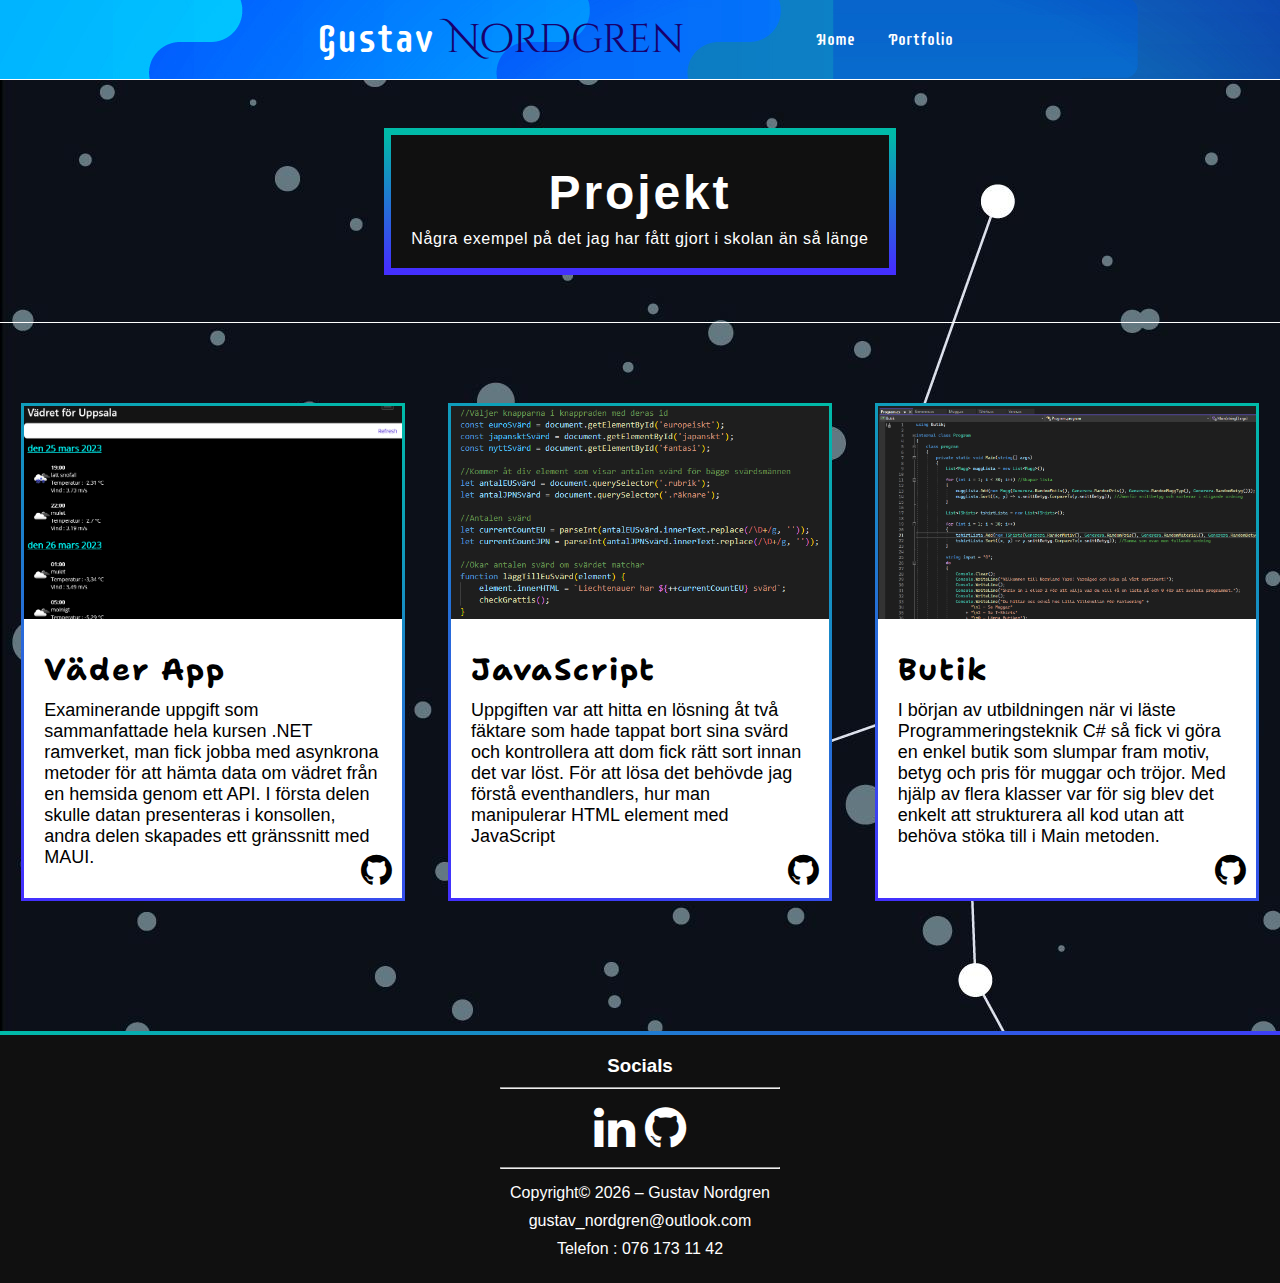
==== portfolio.html @ 9b2af51a "Add files via upload" ====
<!DOCTYPE html>
<html lang="en">
<head>
    <meta charset="UTF-8">
    <meta http-equiv="X-UA-Compatible" content="IE=edge">
    <meta name="viewport" content="width=device-width, initial-scale=1.0">
    <title>NordgrenPortfolio</title>

    <link rel="stylesheet" href="https://cdnjs.cloudflare.com/ajax/libs/font-awesome/4.7.0/css/font-awesome.min.css">
    <link rel="stylesheet" href="style.css">
</head>
<body>
    <header>
        <!--Innre header för att kunna centrera innehållet-->
        <div class="inner-header">      
            <a href="index.html" class="logo">Gustav <span id="logo-secondpart">Nordgren</span></a>
            <nav class="navigation">
                <a href="index.html">Home</a>
                <a href="portfolio.html">Portfolio</a>
            </nav>
        </div>         
     </header>

     <main>

        <section class="description">
            <div class="description-bg">
              <h2>Projekt</h2>
              <p>Några exempel på det jag har fått gjort i skolan än så länge</p>
            </div>
        </section>

        <article class="row">
          
          <div class="card">
            <div class="card-header">
              <img src="images/vädermaui.png" alt="Väder App">
            </div>
            <div class="card-body">
              <h2>Väder App</h2>
                  <p>
                    Examinerande uppgift som sammanfattade hela kursen .NET ramverket, man fick jobba med asynkrona metoder för att hämta data om vädret från en hemsida genom ett API.
                    I första delen skulle datan presenteras i konsollen, andra delen skapades ett gränssnitt med MAUI.
                  </p>
                  <a href="https://github.com/GustavNordgren95/Weather-App---MAUI" class="fa fa-github fa-2x" target="_blank"></a>
            </div>
          </div>
  
          <div class="card">
            <div class="card-header">
              <img src="images/swords.png" alt="JavaScript">
            </div>
            <div class="card-body">
              <h2>JavaScript</h2>
                  <p>
                    Uppgiften var att hitta en lösning åt två fäktare som hade tappat bort sina svärd och kontrollera att dom fick rätt sort innan det var löst.
                    För att lösa det behövde jag förstå eventhandlers, hur man manipulerar HTML element med JavaScript
                  </p>
                  <a href="https://github.com/GustavNordgren95/Examinerade-Uppgift-JavaScript" class="fa fa-github fa-2x" target="_blank"></a>
            </div>
          </div>
  
          <div class="card">
            <div class="card-header">
              <img src="images/devenv_YirXLTh4li.png" alt="Butik">
            </div>
            <div class="card-body">
              <h2>Butik</h2>
                  <p>
                    I början av utbildningen när vi läste Programmeringsteknik C# så fick vi göra en enkel butik som slumpar fram motiv, betyg och pris för muggar och tröjor.
                    Med hjälp av flera klasser var för sig blev det enkelt att strukturera all kod utan att behöva stöka till i Main metoden. 
                  </p>
                  <a href="https://github.com/GustavNordgren95/Butik" class="fa fa-github fa-2x" target="_blank"></a>
            </div>
          </div>
  
        </article>
    
      
      </main>
    
    <footer class="site-footer">
        <div>
            <h3>Socials</h3>
            <hr>
            <ul class="socials">
              <li><a href="https://www.linkedin.com/in/gustav-nordgren-b02477174/" class="fa fa-linkedin fa-3x"></a></li>
              <li><a href="https://github.com/GustavNordgren95" class="fa fa-github fa-3x"></a></li>
            </ul>
            <hr>
            <ul class="adress">
              <li><p>Copyright&copy; <script>document.write(new Date().getFullYear());</script> – Gustav Nordgren</p></li>
              <li><p>gustav_nordgren@outlook.com</p></li>
              <li><p>Telefon : 076 173 11 42</p></li>
            </ul>
       </div>
   </footer>
</body>
</html>
---- style.css ----
@import url('https://fonts.googleapis.com/css2?family=Montserrat:wght@300;400;500;600;700&family=Shantell+Sans:wght@800&display=swap');
@import url('https://fonts.googleapis.com/css2?family=Rubik+Iso&display=swap');
@import url('https://fonts.googleapis.com/css2?family=Supermercado+One&family=Cinzel+Decorative:wght@700&display=swap');


*{
    margin: 0;
    padding: 0;
    font-family: 'Poppins', sans-serif;
    box-sizing: border-box;
    text-decoration: none;
    list-style-type: none;
    box-sizing: border-box;
}

body{
    background: #101010;
    background-image: url(images/constellations-wallpaper.jpg);
    color: #fff;
}

header{
    position: sticky;
    background-color: #101010; 
    border-bottom: solid 1px;
    background-image: url(images/blue.png);
    top: 0;
    height:  80px;
    width: 100%;
    z-index: 1;       
}

/*Är onödig för mindre skärmen men centrerar innehållet när skärmen vidgas*/
.inner-header{
    display: flex;
    align-items: center;
    justify-content: space-around;
    flex-direction: column;

    height: 100%;
    margin: auto;  
}

/*loggan*/
.logo{
    font-family: 'Supermercado One', cursive;
    color: #fff;
    font-size:250%;
    cursor: pointer;
    margin: 5px;
}

#logo-secondpart{
    font-family: 'Cinzel Decorative', cursive;
    font: bold;
    font-weight: 10;
    margin-left: 3px;
    color: #18006d;
}

span{
    color: #4ba8ff;
}

nav a{   
    font-family: 'Supermercado One', cursive;
    transition-duration: 0.4s;
    cursor: pointer; 
    color: white;
    margin: 10px;
    padding: 5px;
    border-radius: 10px;       
}

nav a:hover{
    background-color: rgba(84, 85, 150, 0.534);
}

#home{
    display: flex;
}

section{
    padding-left: 20px;   
    display: flex;
    justify-content: center;
    align-items: center;
    flex: 1 0 auto;
}

#content {
    color: rgba(255, 255, 255, 0.705);
    
}

#home img{
    right: 0px;
    height: calc(75vh - 80px);
    margin-top: 15vh;
}

h1{
    font-size: 20px;
}

#home p{
    font-size: 0.7rem;
}

main{
    width: 100%;
    min-height: calc(100vh - 80px);
    height: 100%;
    position: relative;
}

.description{
    padding-left: 20px;
    padding-right: 20px;
    min-height: 27vh;
    border-bottom: solid white 1px;
    display: flex;
    flex-direction: column;
}

.description-bg{
    background-color: #101010;
    border: #fff 7px solid;
    border-image: linear-gradient(180deg, rgb(0, 187, 168), rgb(68, 47, 255)) 1;
    padding: 20px;
}

.description h2{
    margin: 10px 0 10px 0;
    font-size: 3rem;
    letter-spacing: 0.06em;
    text-align: center;
}

.description p{
    letter-spacing: 0.04em
}
  
.row {
    margin-top: 80px;
    margin-bottom: 80px;
    display: flex;
    justify-content: space-around;
    flex-flow: wrap;
}
  
.card {
    position: relative;
    width: 80%;
    background: #fff;
    color: black;
    border: 3px solid #ccc;
    border-image: linear-gradient(200deg, rgb(0, 187, 168), rgb(68, 47, 255)) 1;
    margin-bottom: 50px;
    transition: 0.3s;
    overflow: hidden;
}
  
.card-header {
    margin: 0;
    padding: 0;
    aspect-ratio: 16/9;
    overflow: hidden;
}

.card-header img{
    width: 100%;
}


.card h2{   
    font-family: 'Shantell Sans', cursive;
    margin: 0 0 10px 0;
    font-size: 1.9rem;
    letter-spacing: 0.06em;
}
  


.card-body {    
    padding: 30px 20px;
    font-size: 18px;
}
  
.card-body .fa {
    position: absolute;
    right: 0;
    bottom: 0;
    
    padding: 10px;
    color: black;
}
  
.card:hover {
    transform: scale(1.3);
    color: #28666e;
}  

.map{
    width: 100%;
    margin-top: 80px;
    display: flex;
    justify-content: center;
    align-items: center;
}

iframe {
    height: 225px;
    width: 300px;
    resize: both;
    overflow: auto;
    margin-bottom: 80px;
    border-radius: 5px;
}


.site-footer{  
    text-decoration: none; 
    background-color: #101010;

    width: 100%;
    border-top: 4px solid white;
    border-image: linear-gradient(120deg, rgb(0, 187, 168), rgb(68, 47, 255)) 1;
    display: flex;
    align-items: center;
    justify-content: center;
    bottom: 0;
}

.site-footer div{
    padding-top: 20px;
    padding-bottom: 20px;
    display: flex;
    flex-direction: column;
    align-items: center;
}

.adress{
    display: flex;
    flex-direction: column;
    align-items: center;
}

.adress li{
    padding: 5px 10px;
}

.socials{
    display: flex;
    justify-content: space-evenly;
    
}

footer .fa{
    padding: 5px;
    color: white;
}

#datum{
    padding: 0;
    font-size: 10px;
    margin-bottom: 10px;
}

hr{
    margin: 10px 10px;
    width: 100%;
}

.fa:hover{
    background-color: RoyalBlue;
    border-radius: 10px;
    transition-duration: 0.3s;
    opacity: 1;
}

.logo:hover{
    background-color: rgb(62, 72, 102);
    border-radius: 10px;
    transition-duration: 0.3s;
    opacity: 1;
}

.fa:active{
    background-color: #18006d;
    box-shadow: 0 2px #666;
    transform: translateY(4px);
    transition: 0.1s;
}



.profil{
    border: solid 8px transparent;
    border-image: linear-gradient(100deg, rgb(0, 187, 168), rgb(68, 47, 255)) 1;
}



@media screen and (min-width: 600px) {
    h1{
        font-size: 40px;
    }

    #home img{
        margin: 0;
        height: calc(100vh - 80px);
    }

    #home p{
        font-size: 1rem;
    }

    iframe {
        height: 450px;
        width: 600px;
        resize: both;
        overflow: auto;
    }

    .card{
        width: 40%;
    }

    footer{
        width: 40%;
        height: fit-content;
    }

}

@media screen and (min-width: 800px) {

    .inner-header{
        width: 60%;
        flex-direction: row;
    }

    h1{
        font-size: 75px;
    }

    .card{
        width: 30%;
    }

    footer{
        width: 30%;
    }

}

@media screen and (max-width: 801px) {

    nav a{
        font-size: 20px;
    }

    .card{
        width: 20%;
    }  

    .logo{
        font-size: 160%;
    }

    .profil{
        width: 100%;
        height: 300px;
        object-fit:cover;
        object-position: top;
        
    }

}
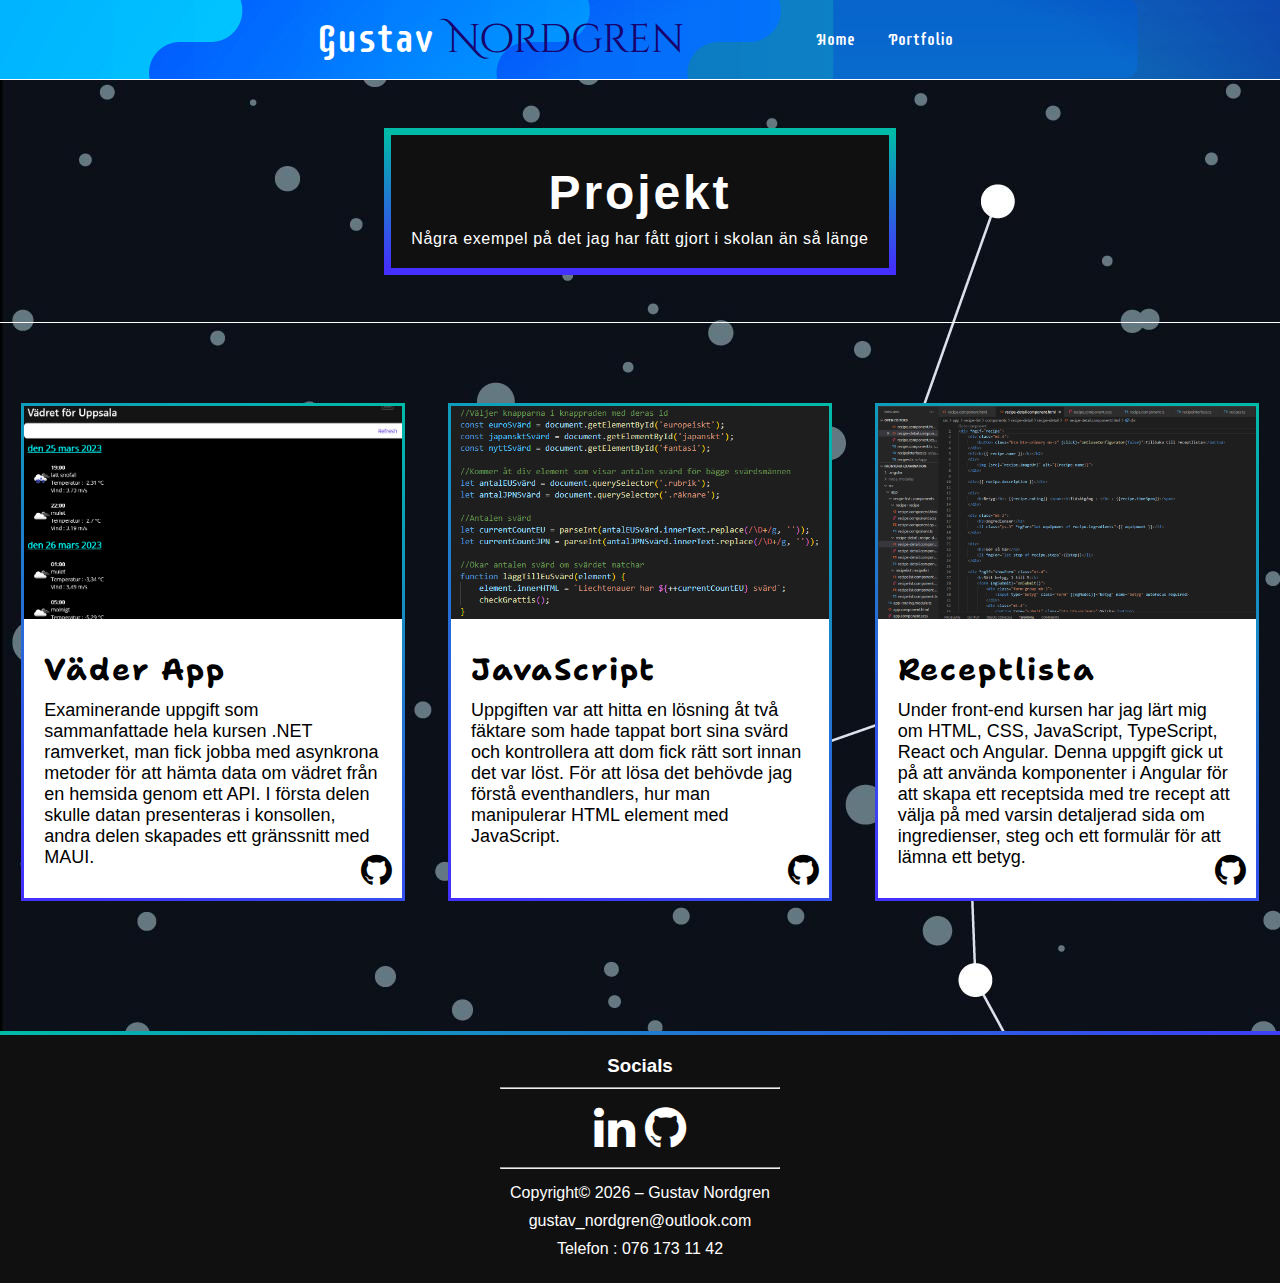
==== commit 4f0c024d: "Nytt projekt som visar front-end kunskaper" ====
--- a/portfolio.html
+++ b/portfolio.html
@@ -54,7 +54,7 @@
               <h2>JavaScript</h2>
                   <p>
                     Uppgiften var att hitta en lösning åt två fäktare som hade tappat bort sina svärd och kontrollera att dom fick rätt sort innan det var löst.
-                    För att lösa det behövde jag förstå eventhandlers, hur man manipulerar HTML element med JavaScript
+                    För att lösa det behövde jag förstå eventhandlers, hur man manipulerar HTML element med JavaScript.
                   </p>
                   <a href="https://github.com/GustavNordgren95/Examinerade-Uppgift-JavaScript" class="fa fa-github fa-2x" target="_blank"></a>
             </div>
@@ -62,15 +62,16 @@
   
           <div class="card">
             <div class="card-header">
-              <img src="images/devenv_YirXLTh4li.png" alt="Butik">
+              <img src="images/Code_d4wMwsv5lU.png" alt="Receptlista">
             </div>
             <div class="card-body">
-              <h2>Butik</h2>
+              <h2>Receptlista</h2>
                   <p>
-                    I början av utbildningen när vi läste Programmeringsteknik C# så fick vi göra en enkel butik som slumpar fram motiv, betyg och pris för muggar och tröjor.
-                    Med hjälp av flera klasser var för sig blev det enkelt att strukturera all kod utan att behöva stöka till i Main metoden. 
+                    Under front-end kursen har jag lärt mig om HTML, CSS, JavaScript, TypeScript, React och Angular. Denna uppgift gick ut på
+                    att använda komponenter i Angular för att skapa ett receptsida med tre recept att välja på med varsin detaljerad sida om
+                    ingredienser, steg och ett formulär för att lämna ett betyg.
                   </p>
-                  <a href="https://github.com/GustavNordgren95/Butik" class="fa fa-github fa-2x" target="_blank"></a>
+                  <a href="https://github.com/GustavNordgren95/frontend-examination" class="fa fa-github fa-2x" target="_blank"></a>
             </div>
           </div>
   
--- a/style.css
+++ b/style.css
@@ -197,7 +197,7 @@
 }
   
 .card:hover {
-    transform: scale(1.3);
+    transform: scale(1.1);
     color: #28666e;
 }  
 
@@ -362,7 +362,7 @@
     }
 
     .card{
-        width: 20%;
+        width: 80%;
     }  
 
     .logo{
@@ -380,4 +380,4 @@
 }
 
 
-  +  
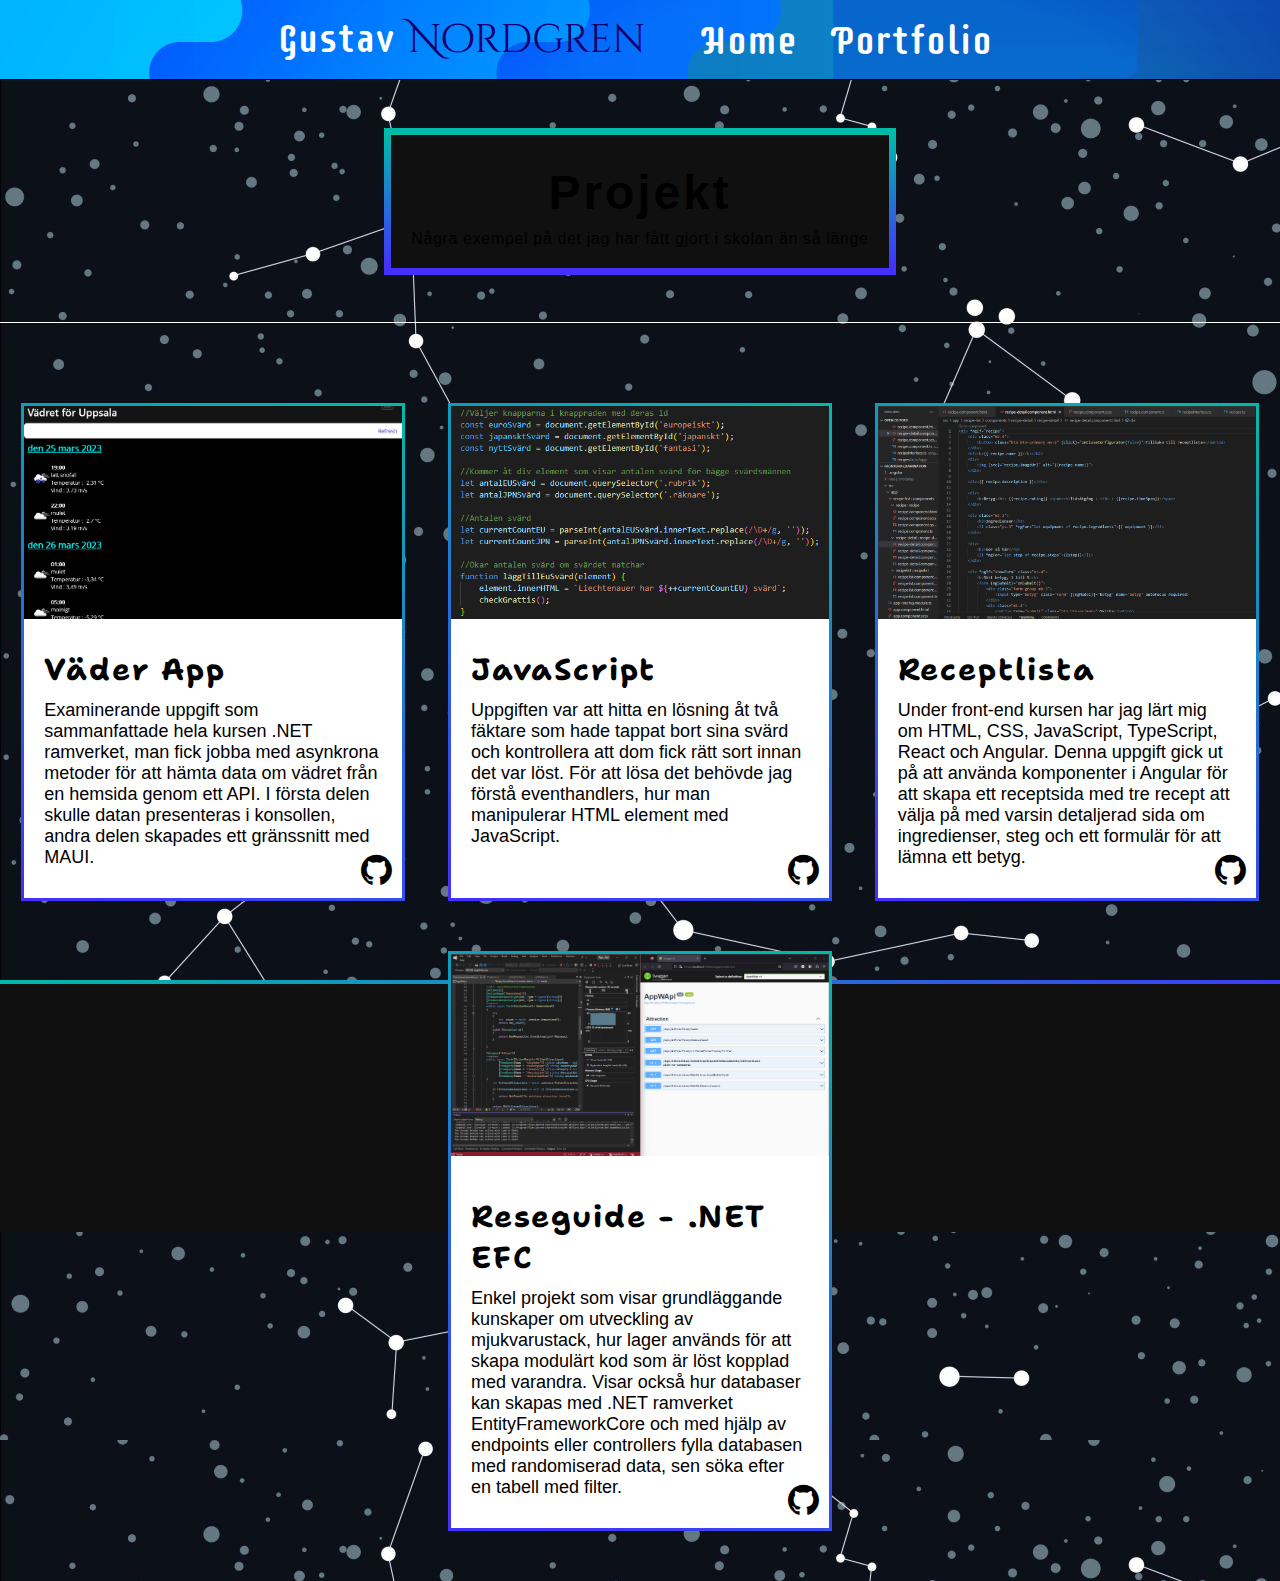
==== commit 190a7d6f: "push" ====
--- a/portfolio.html
+++ b/portfolio.html
@@ -9,7 +9,7 @@
     <link rel="stylesheet" href="https://cdnjs.cloudflare.com/ajax/libs/font-awesome/4.7.0/css/font-awesome.min.css">
     <link rel="stylesheet" href="style.css">
 </head>
-<body>
+<body id="backgroundimg">
     <header>
         <!--Innre header för att kunna centrera innehållet-->
         <div class="inner-header">      
@@ -31,7 +31,6 @@
         </section>
 
         <article class="row">
-          
           <div class="card">
             <div class="card-header">
               <img src="images/vädermaui.png" alt="Väder App">
@@ -74,6 +73,21 @@
                   <a href="https://github.com/GustavNordgren95/frontend-examination" class="fa fa-github fa-2x" target="_blank"></a>
             </div>
           </div>
+
+          <div class="card">
+            <div class="card-header">
+              <img src="images/dataåtkomst.png" alt="Receptlista">
+            </div>
+            <div class="card-body">
+              <h2>Reseguide - .NET EFC</h2>
+                  <p>
+                    Enkel projekt som visar grundläggande kunskaper om utveckling av mjukvarustack, hur lager används för att skapa
+                    modulärt kod som är löst kopplad med varandra. Visar också hur databaser kan skapas med .NET ramverket EntityFrameworkCore
+                    och med hjälp av endpoints eller controllers fylla databasen med randomiserad data, sen söka efter en tabell med filter.
+                  </p>
+                  <a href="https://github.com/GustavNordgren95/AppTravel" class="fa fa-github fa-2x" target="_blank"></a>
+            </div>
+          </div>
   
         </article>
     
@@ -96,5 +110,6 @@
             </ul>
        </div>
    </footer>
+   <script src="script.js"></script>
 </body>
 </html>--- a/style.css
+++ b/style.css
@@ -13,11 +13,40 @@
     box-sizing: border-box;
 }
 
+nav a {
+    font-size: 40px;
+  }
+  
 body{
-    background: #101010;
-    background-image: url(images/constellations-wallpaper.jpg);
-    color: #fff;
-}
+    background-color: #070729;
+}
+
+/* Centered content container */
+.centered-content {
+    position: absolute;
+    top: 50%;
+    left: 50%;
+    transform: translate(-50%, -50%);
+    text-align: center;
+    z-index: 2; /* Ensure the content is above the particles */
+}
+
+/* Style for your centered h1 */
+.centered-content h1 {
+    font-size: 75px;
+    color: #4ba8ff;
+}
+
+/* Style for the particles container */
+#particles {
+    position: absolute;
+    top: 0;
+    left: 0;
+    width: 100%;
+    height: 100%; /* Make the particles cover the entire viewport height */
+    z-index: 1; /* Set z-index behind the centered content */
+}
+
 
 header{
     position: sticky;
@@ -50,6 +79,10 @@
     margin: 5px;
 }
 
+#backgroundimg{
+background-image: url(images/constellations-wallpaper-2560x1440-wallpaper.jpg);
+}
+
 #logo-secondpart{
     font-family: 'Cinzel Decorative', cursive;
     font: bold;
@@ -58,9 +91,6 @@
     color: #18006d;
 }
 
-span{
-    color: #4ba8ff;
-}
 
 nav a{   
     font-family: 'Supermercado One', cursive;
@@ -78,6 +108,11 @@
 
 #home{
     display: flex;
+    flex-direction: column;
+    align-items: center;
+    justify-content: center;
+    gap: 0.8rem;
+    height: 100vh;
 }
 
 section{
@@ -90,7 +125,7 @@
 
 #content {
     color: rgba(255, 255, 255, 0.705);
-    
+
 }
 
 #home img{
@@ -101,17 +136,13 @@
 
 h1{
     font-size: 20px;
-}
-
-#home p{
-    font-size: 0.7rem;
-}
-
-main{
-    width: 100%;
-    min-height: calc(100vh - 80px);
-    height: 100%;
-    position: relative;
+    color: #4ba8ff;
+    position: top;
+}
+
+main {
+    height: 100vh;
+    position: relative; /* Added to create a positioning context for children */
 }
 
 .description{
@@ -377,7 +408,4 @@
         
     }
 
-}
-
-
-  
+}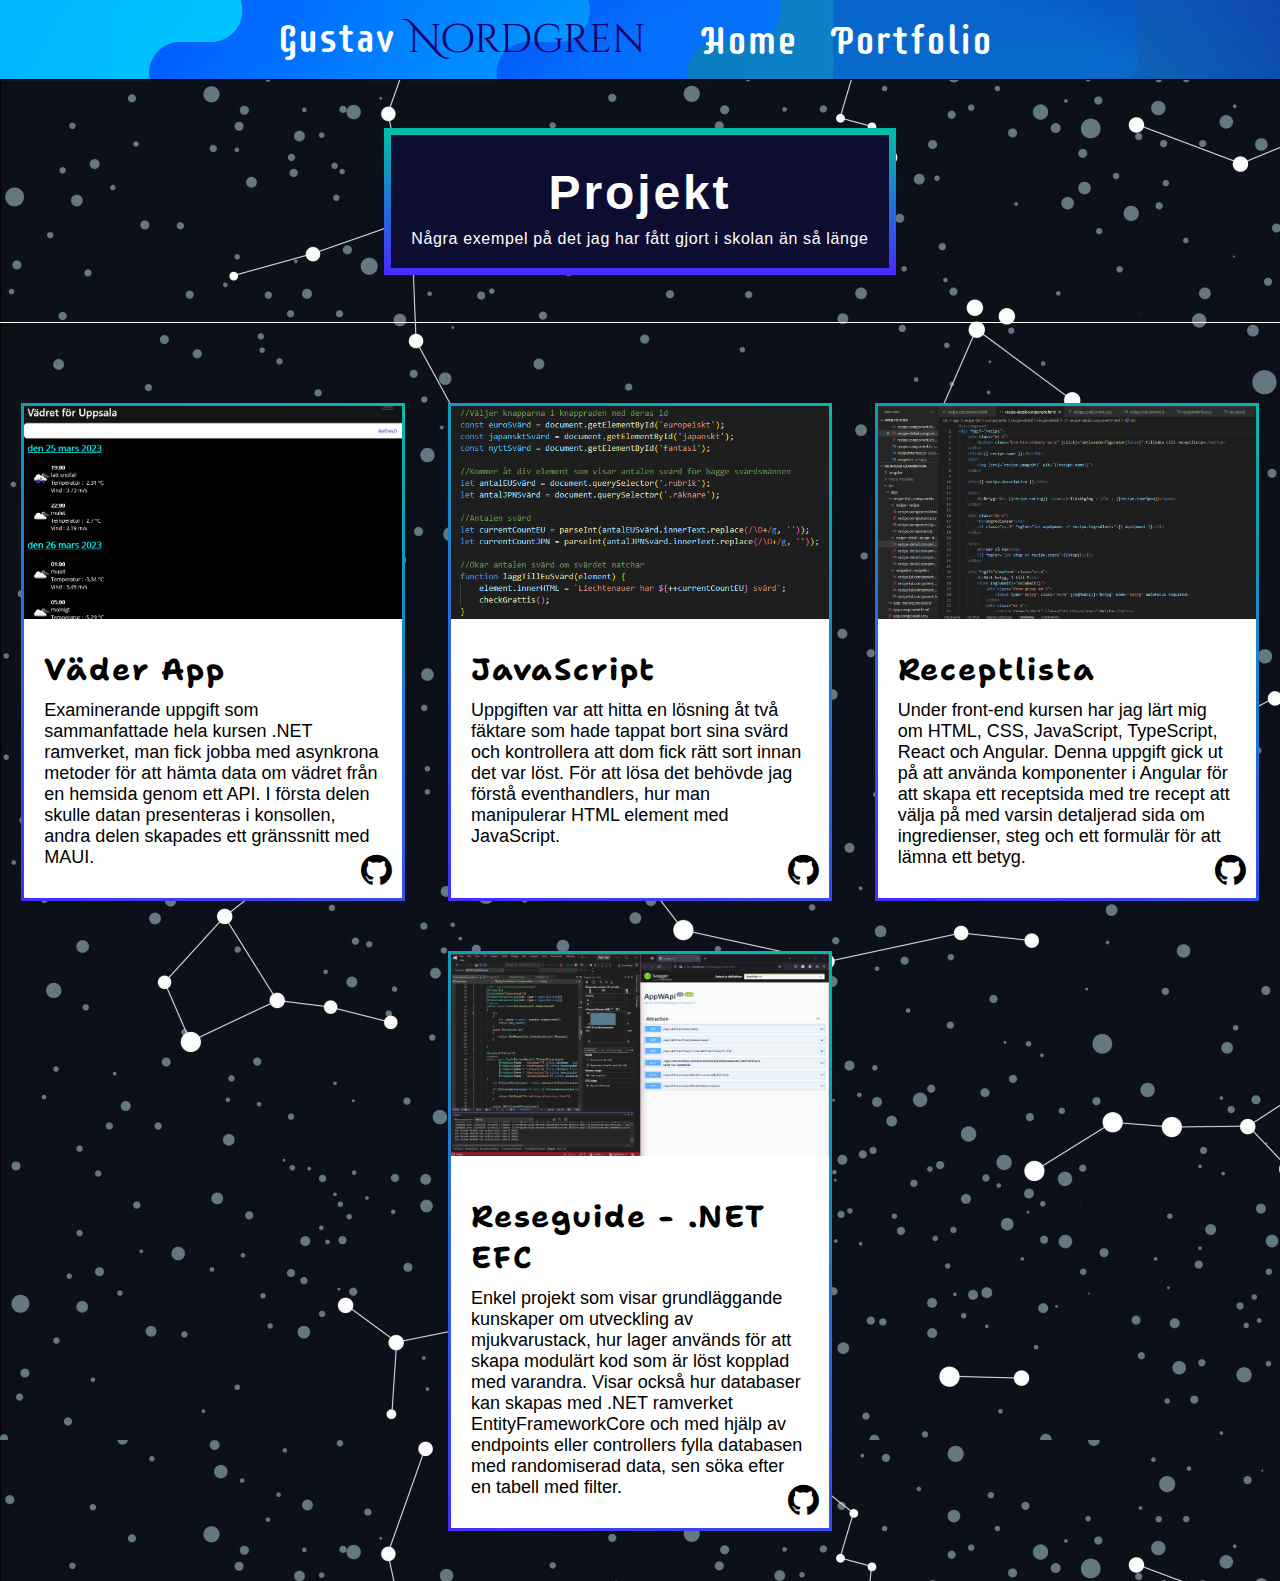
==== commit 3001180b: "push" ====
--- a/portfolio.html
+++ b/portfolio.html
@@ -94,7 +94,7 @@
       
       </main>
     
-    <footer class="site-footer">
+    <!-- <footer class="site-footer">
         <div>
             <h3>Socials</h3>
             <hr>
@@ -109,7 +109,7 @@
               <li><p>Telefon : 076 173 11 42</p></li>
             </ul>
        </div>
-   </footer>
+   </footer> -->
    <script src="script.js"></script>
 </body>
 </html>--- a/style.css
+++ b/style.css
@@ -152,10 +152,11 @@
     border-bottom: solid white 1px;
     display: flex;
     flex-direction: column;
+    color: #fff;
 }
 
 .description-bg{
-    background-color: #101010;
+    background-color: #0d0c31;
     border: #fff 7px solid;
     border-image: linear-gradient(180deg, rgb(0, 187, 168), rgb(68, 47, 255)) 1;
     padding: 20px;
